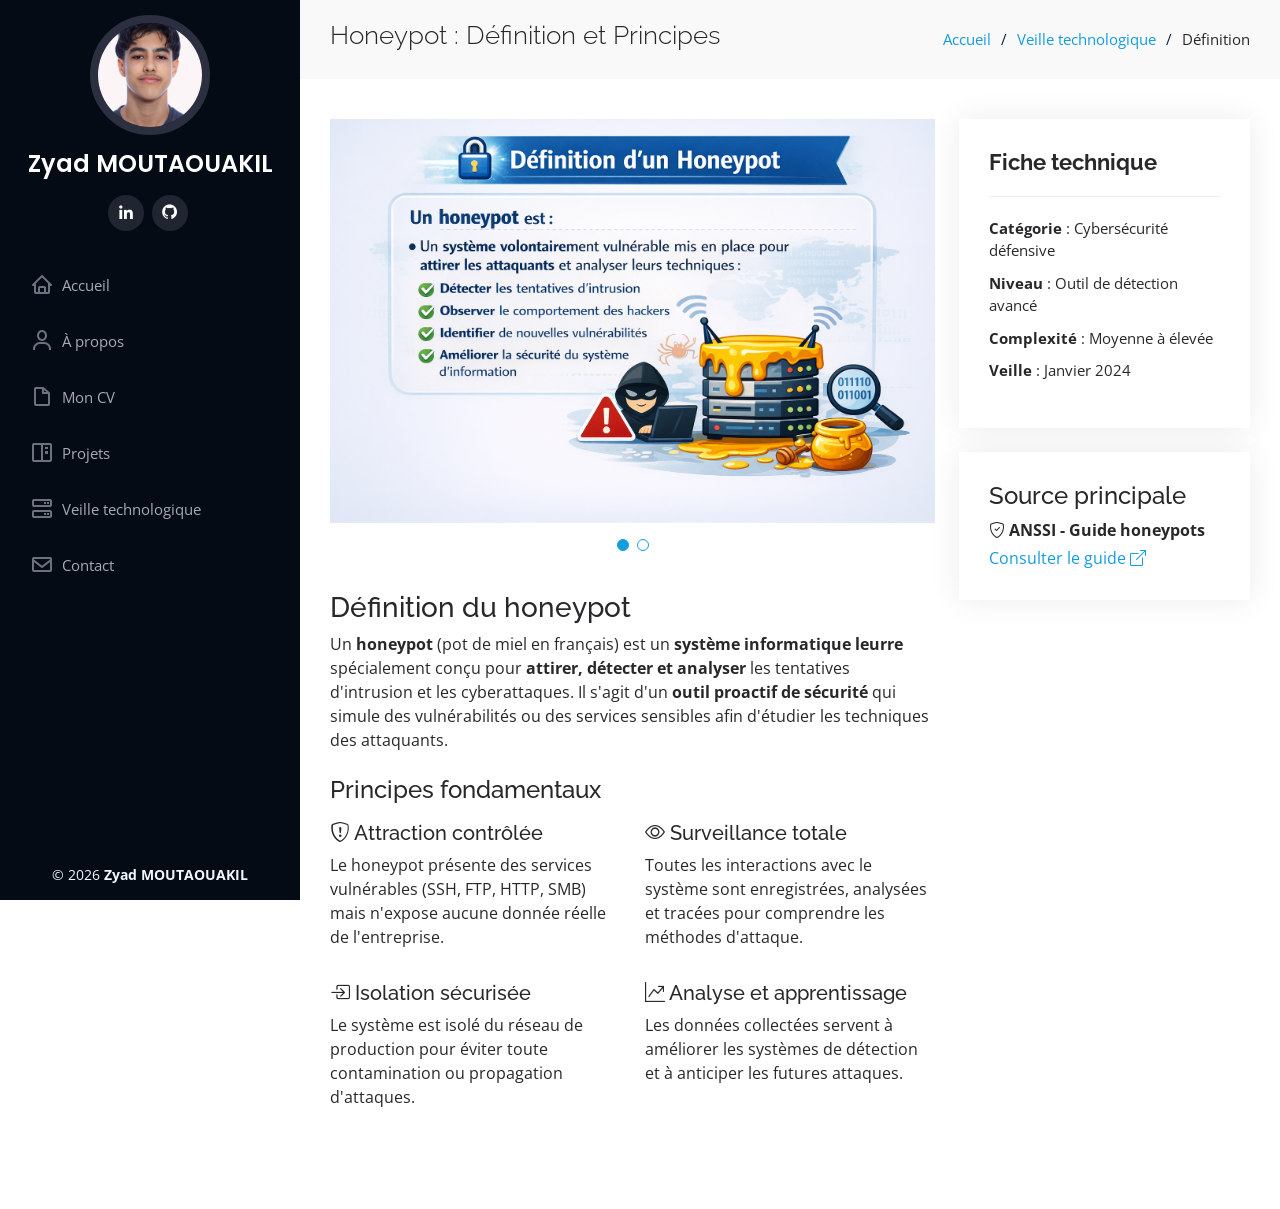
==== portfolio-details-honeypot-cyber.html @ 8ba697a3 "Initial commit — Portfolio Zyad MOUTAOUAKIL (BTS SIO SISR)" ====
<!DOCTYPE html>
<html lang="fr">

<head>
  <meta charset="utf-8">
  <meta content="width=device-width, initial-scale=1.0" name="viewport">

  <title>Honeypot - Définition et Principes</title>
  <meta content="Définition complète d'un honeypot, système de leurre en cybersécurité pour détection et analyse des attaques" name="description">
  <meta content="honeypot, cybersécurité, détection d'intrusion, système leurre, BTS SIO SISR" name="keywords">

  <!-- Favicons -->
  <link href="assets/img/favicon.png" rel="icon">
  <link href="assets/img/apple-touch-icon.png" rel="apple-touch-icon">

  <!-- Google Fonts -->
  <link href="https://fonts.googleapis.com/css?family=Open+Sans:300,300i,400,400i,600,600i,700,700i|Raleway:300,300i,400,400i,500,500i,600,600i,700,700i|Poppins:300,300i,400,400i,500,500i,600,600i,700,700i" rel="stylesheet">

  <!-- Vendor CSS Files -->
  <link href="assets/vendor/aos/aos.css" rel="stylesheet">
  <link href="assets/vendor/bootstrap/css/bootstrap.min.css" rel="stylesheet">
  <link href="assets/vendor/bootstrap-icons/bootstrap-icons.css" rel="stylesheet">
  <link href="assets/vendor/boxicons/css/boxicons.min.css" rel="stylesheet">
  <link href="assets/vendor/glightbox/css/glightbox.min.css" rel="stylesheet">
  <link href="assets/vendor/swiper/swiper-bundle.min.css" rel="stylesheet">

  <!-- Template Main CSS File -->
  <link href="assets/css/style.css" rel="stylesheet">
  <!-- CSS spécifique pour honeypot -->
  <link href="assets/css/honeypot-style.css" rel="stylesheet">

</head>

<body>

  <!-- ======= Mobile nav toggle button ======= -->
  <i class="bi bi-list mobile-nav-toggle d-xl-none"></i>

  <!-- ======= Header ======= -->
  <header id="header">
    <div class="d-flex flex-column">

      <div class="profile">
        <img src="assets/img/zyad-PFP.jpg" alt="Zyad MOUTAOUAKIL" class="img-fluid rounded-circle">
        <h1 class="text-light"><a href="index.html">Zyad MOUTAOUAKIL</a></h1>
        <div class="social-links mt-3 text-center">
          <a href="https://www.linkedin.com/in/zyad-it" class="linkedin" target="_blank"><i class="bx bxl-linkedin"></i></a>
          <a href="https://github.com/Zyvdinho" class="github" target="_blank"><i class="bx bxl-github"></i></a>
        </div>
      </div>

      <nav id="navbar" class="nav-menu navbar">
        <ul>
          <li><a href="index.html#hero" class="nav-link scrollto"><i class="bx bx-home"></i> <span>Accueil</span></a></li>
          <li><a href="index.html#about" class="nav-link scrollto"><i class="bx bx-user"></i> <span>À propos</span></a></li>
          <li><a href="index.html#resume" class="nav-link scrollto"><i class="bx bx-file-blank"></i> <span>Mon CV</span></a></li>
          <li><a href="index.html#portfolio" class="nav-link scrollto"><i class="bx bx-book-content"></i> <span>Projets</span></a></li>
          <li><a href="index.html#services" class="nav-link scrollto"><i class="bx bx-server"></i> <span>Veille technologique</span></a></li>
          <li><a href="index.html#contact" class="nav-link scrollto"><i class="bx bx-envelope"></i> <span>Contact</span></a></li>
        </ul>
      </nav>
    </div>
  </header><!-- End Header -->

  <main id="main">

    <!-- ======= Breadcrumbs ======= -->
    <section id="breadcrumbs" class="breadcrumbs">
      <div class="container">
        <div class="d-flex justify-content-between align-items-center">
          <h2>Honeypot : Définition et Principes</h2>
          <ol>
            <li><a href="index.html">Accueil</a></li>
            <li><a href="index.html#services">Veille technologique</a></li>
            <li>Définition</li>
          </ol>
        </div>
      </div>
    </section><!-- End Breadcrumbs -->

    <!-- ======= Portfolio Details Section ======= -->
    <section id="portfolio-details" class="portfolio-details">
      <div class="container">
        <div class="row gy-4">
          <div class="col-lg-8">
            <div class="portfolio-details-slider swiper">
              <div class="swiper-wrapper align-items-center">
                <div class="swiper-slide">
                  <img src="assets/img/portfolio/Definition_henoypot.png" alt="Principe de fonctionnement d'un honeypot">
                </div>
                <div class="swiper-slide">
                  <img src="assets/img/honeypot-arch.jpg" alt="Architecture d'un système honeypot">
                </div>
              </div>
              <div class="swiper-pagination"></div>
            </div>
            
            <div class="honeypot-content mt-4">
              <h3>Définition du honeypot</h3>
              
              <p>Un <strong>honeypot</strong> (pot de miel en français) est un <strong>système informatique leurre</strong> spécialement conçu pour <strong>attirer, détecter et analyser</strong> les tentatives d'intrusion et les cyberattaques. Il s'agit d'un <strong>outil proactif de sécurité</strong> qui simule des vulnérabilités ou des services sensibles afin d'étudier les techniques des attaquants.</p>
              
              <h4 class="mt-4">Principes fondamentaux</h4>
              <div class="row mt-3">
                <div class="col-md-6">
                  <div class="honeypot-info-box">
                    <h5><i class="bi bi-shield-exclamation"></i> Attraction contrôlée</h5>
                    <p>Le honeypot présente des services vulnérables (SSH, FTP, HTTP, SMB) mais n'expose aucune donnée réelle de l'entreprise.</p>
                  </div>
                </div>
                <div class="col-md-6">
                  <div class="honeypot-info-box">
                    <h5><i class="bi bi-eye"></i> Surveillance totale</h5>
                    <p>Toutes les interactions avec le système sont enregistrées, analysées et tracées pour comprendre les méthodes d'attaque.</p>
                  </div>
                </div>
              </div>
              
              <div class="row mt-3">
                <div class="col-md-6">
                  <div class="honeypot-info-box">
                    <h5><i class="bi bi-box-arrow-in-right"></i> Isolation sécurisée</h5>
                    <p>Le système est isolé du réseau de production pour éviter toute contamination ou propagation d'attaques.</p>
                  </div>
                </div>
                <div class="col-md-6">
                  <div class="honeypot-info-box">
                    <h5><i class="bi bi-graph-up-arrow"></i> Analyse et apprentissage</h5>
                    <p>Les données collectées servent à améliorer les systèmes de détection et à anticiper les futures attaques.</p>
                  </div>
                </div>
              </div>
              
              <div class="honeypot-alert info mt-4">
                
              </div>
            </div>
          </div>

          <div class="col-lg-4">
            <div class="portfolio-info honeypot-info">
              <h3>Fiche technique</h3>
              <ul>
                <li><strong>Catégorie</strong> : Cybersécurité défensive</li>
                <li><strong>Niveau</strong> : Outil de détection avancé</li>
                <li><strong>Complexité</strong> : Moyenne à élevée</li>
                <li><strong>Veille</strong> : Janvier 2024</li>
              </ul>
            </div>
            
            <div class="portfolio-info mt-4">
              <h4>Source principale</h4>
              <div class="source-link">
                
                <div>
                  <i class="bi bi-shield-check"></i>
                  <strong>ANSSI - Guide honeypots</strong><br>
                  <a href="https://www.ssi.gouv.fr/guide/guide-dutilisation-des-honeypots/" target="_blank" class="d-block mt-1">
                    Consulter le guide <i class="bi bi-box-arrow-up-right"></i>
                  </a>
                </div>
              </div>
            </div>
            
          
          </div>
        </div>
      </div>
    </section><!-- End Portfolio Details Section -->

  </main><!-- End #main -->

  <!-- ======= Footer ======= -->
  <footer id="footer">
    <div class="container">
      <div class="copyright">
        &copy; 2026 <strong><span>Zyad MOUTAOUAKIL</span></strong>
      </div>
    </div>
  </footer><!-- End Footer -->

  <a href="#" class="back-to-top d-flex align-items-center justify-content-center"><i class="bi bi-arrow-up-short"></i></a>

  <!-- Vendor JS Files -->
  <script src="assets/vendor/purecounter/purecounter_vanilla.js"></script>
  <script src="assets/vendor/aos/aos.js"></script>
  <script src="assets/vendor/bootstrap/js/bootstrap.bundle.min.js"></script>
  <script src="assets/vendor/glightbox/js/glightbox.min.js"></script>
  <script src="assets/vendor/isotope-layout/isotope.pkgd.min.js"></script>
  <script src="assets/vendor/swiper/swiper-bundle.min.js"></script>
  <script src="assets/vendor/typed.js/typed.umd.js"></script>
  <script src="assets/vendor/waypoints/noframework.waypoints.js"></script>
  <script src="assets/vendor/php-email-form/validate.js"></script>

  <!-- Template Main JS File -->
  <script src="assets/js/main.js"></script>



</body>

</html>
---- assets/css/style.css ----
/**
* Template Name: iPortfolio
* Updated: Sep 18 2023 with Bootstrap v5.3.2
* Template URL: https://bootstrapmade.com/iportfolio-bootstrap-portfolio-websites-template/
* Author: BootstrapMade.com
* License: https://bootstrapmade.com/license/
*/

/*--------------------------------------------------------------
# General
--------------------------------------------------------------*/

body {
  font-family: "Open Sans", sans-serif;
  color: #272829;
}

a {
  color: #149ddd;
  text-decoration: none;
}

a:hover {
  color: #37b3ed;
  text-decoration: none;
}

h1,
h2,
h3,
h4,
h5,
h6 {
  font-family: "Raleway", sans-serif;
}
/*--------------------------------------------------------------
# Back to top button
--------------------------------------------------------------*/


.back-to-top {
  position: fixed;
  visibility: hidden;
  opacity: 0;
  right: 15px;
  bottom: 15px;
  z-index: 996;
  background: #149ddd;
  width: 40px;
  height: 40px;
  border-radius: 50px;
  transition: all 0.4s;
}

.back-to-top i {
  font-size: 28px;
  color: #fff;
  line-height: 0;
}

.back-to-top:hover {
  background: #2eafec;
  color: #fff;
}

.back-to-top.active {
  visibility: visible;
  opacity: 1;
}

/*--------------------------------------------------------------
# Header
--------------------------------------------------------------*/
#header {
  position: fixed;
  top: 0;
  left: 0;
  bottom: 0;
  width: 300px;
  transition: all ease-in-out 0.5s;
  z-index: 9997;
  transition: all 0.5s;
  padding: 0 15px;
  background: #040b14;
  overflow-y: auto;
}

#header .profile img {
  margin: 15px auto;
  display: block;
  width: 120px;
  height: 120px;
  border: 8px solid #2c2f3f;
  border-radius: 50%;
  object-fit:cover;
  object-position: center 50%; /* 60% du haut, donc légèrement plus bas */
}




#header .profile h1 {
  font-size: 24px;
  margin: 0;
  padding: 0;
  font-weight: 600;
  -moz-text-align-last: center;
  text-align-last: center;
  font-family: "Poppins", sans-serif;
}

#header .profile h1 a,
#header .profile h1 a:hover {
  color: #fff;
  text-decoration: none;
}

#header .profile .social-links a {
  font-size: 18px;
  display: inline-block;
  background: #212431;
  color: #fff;
  line-height: 1;
  padding: 8px 0;
  margin-right: 4px;
  border-radius: 50%;
  text-align: center;
  width: 36px;
  height: 36px;
  transition: 0.3s;
}

#header .profile .social-links a:hover {
  background: #149ddd;
  color: #fff;
  text-decoration: none;
}

#main {
  margin-left: 300px;
}

.container,
.container-fluid {
  padding-left: 30px;
  padding-right: 30px;
}

@media (max-width: 1199px) {
  #header {
    left: -300px;
  }

  #main {
    margin-left: 0;
  }

  .container,
  .container-fluid {
    padding-left: 12px;
    padding-right: 12px;
  }
}

/*--------------------------------------------------------------
# Navigation Menu
--------------------------------------------------------------*/
/* Desktop Navigation */
.nav-menu {
  padding: 30px 0 0 0;
}

.nav-menu * {
  margin: 0;
  padding: 0;
  list-style: none;
}

.nav-menu>ul>li {
  position: relative;
  white-space: nowrap;
}

.nav-menu a,
.nav-menu a:focus {
  display: flex;
  align-items: center;
  color: #a8a9b4;
  padding: 12px 15px;
  margin-bottom: 8px;
  transition: 0.3s;
  font-size: 15px;
}

.nav-menu a i,
.nav-menu a:focus i {
  font-size: 24px;
  padding-right: 8px;
  color: #6f7180;
}

.nav-menu a:hover,
.nav-menu .active,
.nav-menu .active:focus,
.nav-menu li:hover>a {
  text-decoration: none;
  color: #fff;
}

.nav-menu a:hover i,
.nav-menu .active i,
.nav-menu .active:focus i,
.nav-menu li:hover>a i {
  color: #149ddd;
}

/* Mobile Navigation */
.mobile-nav-toggle {
  position: fixed;
  right: 15px;
  top: 15px;
  z-index: 9998;
  border: 0;
  font-size: 24px;
  transition: all 0.4s;
  outline: none !important;
  background-color: #149ddd;
  color: #fff;
  width: 40px;
  height: 40px;
  display: inline-flex;
  align-items: center;
  justify-content: center;
  line-height: 0;
  border-radius: 50px;
  cursor: pointer;
}

.mobile-nav-active {
  overflow: hidden;
}

.mobile-nav-active #header {
  left: 0;
}

/*--------------------------------------------------------------
# Hero Section 4896 x 3264
--------------------------------------------------------------*/
#hero {
  width: 100%;
  height: 100vh;
  background: url("../img/bgpro.jpg") top center;
  background-size: cover;
}

#hero:before {
  content: "";
  background: rgba(0, 11, 156, 0.3);
  position: absolute;
  bottom: 0;
  top: 0;
  left: 0;
  right: 0;
  z-index: 1;
}

#hero .hero-container {
  position: relative;
  z-index: 2;
  min-width: 300px;
}

#hero h1 {
  margin: 0 0 10px 0;
  font-size: 64px;
  font-weight: 700;
  line-height: 56px;
  color: #fff;
}

#hero p {
  color: #fff;
  margin-bottom: 50px;
  font-size: 26px;
  font-family: "Poppins", sans-serif;
}

#hero p span {
  color: #fff;
  padding-bottom: 4px;
  letter-spacing: 1px;
  border-bottom: 3px solid #149ddd;
}

@media (min-width: 1024px) {
  #hero {
    background-attachment: fixed;
  }
}

@media (max-width: 768px) {
  #hero h1 {
    font-size: 28px;
    line-height: 36px;
  }

  #hero h2 {
    font-size: 18px;
    line-height: 24px;
    margin-bottom: 30px;
  }
}

/*--------------------------------------------------------------
# Sections General
--------------------------------------------------------------*/
section {
  padding: 60px 0;
  overflow: hidden;
}

.section-bg {
  background: #f5f8fd;
}

.section-title {
  padding-bottom: 30px;
}

.section-title h2 {
  font-size: 32px;
  font-weight: bold;
  margin-bottom: 20px;
  padding-bottom: 20px;
  position: relative;
  color: #093777;
}

.section-title h2::after {
  content: "";
  position: absolute;
  display: block;
  width: 50px;
  height: 3px;
  background: #149ddd;
  bottom: 0;
  left: 0;
}

.section-title p {
  margin-bottom: 0;
}


/*--------------------------------------------------------------
# About
--------------------------------------------------------------*/
.about .content h3 {
  font-weight: 700;
  font-size: 26px;
  color: #ffffff;
}

.about .content ul {
  list-style: none;
  padding: 0;
}

.about .content ul li {
  margin-bottom: 20px;
  display: flex;
  align-items: center;
}

.about .content ul strong {
  margin-right: 10px;
}

.about .content ul i {
  font-size: 16px;
  margin-right: 5px;
  color: #149ddd;
  line-height: 0;
}

.about .content p:last-child {
  margin-bottom: 0;
}

/* Changer aussi les autres textes de la section About */
.about .content .fst-italic {
  color: #f0f0f0 !important;
}

.about .content ul li {
  color: #f0f0f0 !important;
}

.about .content ul li strong {
  color: #ffffff !important;
}

/*--------------------------------------------------------------
# Facts
--------------------------------------------------------------*/
.facts {
  padding-bottom: 30px;
}

.facts .count-box {
  padding: 30px;
  width: 100%;
}

.facts .count-box i {
  display: block;
  font-size: 44px;
  color: #149ddd;
  float: left;
  line-height: 0;
}

.facts .count-box span {
  font-size: 48px;
  line-height: 40px;
  display: block;
  font-weight: 700;
  color: #050d18;
  margin-left: 60px;
}

.facts .count-box p {
  padding: 15px 0 0 0;
  margin: 0 0 0 60px;
  font-family: "Raleway", sans-serif;
  font-size: 14px;
  color: #122f57;
}

.facts .count-box a {
  font-weight: 600;
  display: block;
  margin-top: 20px;
  color: #122f57;
  font-size: 15px;
  font-family: "Poppins", sans-serif;
  transition: ease-in-out 0.3s;
}

.facts .count-box a:hover {
  color: #1f5297;
}

/*--------------------------------------------------------------
# Akills
--------------------------------------------------------------*/
.skills .progress {
  height: 60px;
  display: block;
  background: none;
  border-radius: 0;
}

.skills .progress .skill {
  padding: 0;
  margin: 0 0 6px 0;
  text-transform: uppercase;
  display: block;
  font-weight: 600;
  font-family: "Poppins", sans-serif;
  color: #050d18;
}

.skills .progress .skill .val {
  float: right;
  font-style: normal;
}

.skills .progress-bar-wrap {
  background: #dce8f8;
  height: 10px;
}

.skills .progress-bar {
  width: 1px;
  height: 10px;
  transition: 0.9s;
  background-color: #149ddd;
}

/*--------------------------------------------------------------
# Resume
--------------------------------------------------------------*/
.resume .resume-title {
  font-size: 26px;
  font-weight: 700;
  margin-top: 20px;
  margin-bottom: 20px;
  color: #050d18;
}

.resume .resume-item {
  padding: 0 0 20px 20px;
  margin-top: -2px;
  border-left: 2px solid #1f5297;
  position: relative;
}

.resume .resume-item h4 {
  line-height: 18px;
  font-size: 18px;
  font-weight: 600;
  text-transform: uppercase;
  font-family: "Poppins", sans-serif;
  color: #050d18;
  margin-bottom: 10px;
}

.resume .resume-item h5 {
  font-size: 16px;
  background: #e4edf9;
  padding: 5px 15px;
  display: inline-block;
  font-weight: 600;
  margin-bottom: 10px;
}

.resume .resume-item ul {
  padding-left: 20px;
}

.resume .resume-item ul li {
  padding-bottom: 10px;
}

.resume .resume-item:last-child {
  padding-bottom: 0;
}

.resume .resume-item::before {
  content: "";
  position: absolute;
  width: 16px;
  height: 16px;
  border-radius: 50px;
  left: -9px;
  top: 0;
  background: #fff;
  border: 2px solid #1f5297;
}

/*--------------------------------------------------------------
# Portfolio
--------------------------------------------------------------*/
.portfolio .portfolio-item {
  margin-bottom: 30px;
}

.portfolio #portfolio-flters {
  padding: 0;
  margin: 0 auto 35px auto;
  list-style: none;
  text-align: center;
  background: #fff;
  border-radius: 50px;
  padding: 2px 15px;
}

.portfolio #portfolio-flters li {
  cursor: pointer;
  display: inline-block;
  padding: 10px 15px 8px 15px;
  font-size: 14px;
  font-weight: 600;
  line-height: 1;
  text-transform: uppercase;
  color: #272829;
  margin-bottom: 5px;
  transition: all 0.3s ease-in-out;
}

.portfolio #portfolio-flters li:hover,
.portfolio #portfolio-flters li.filter-active {
  color: #149ddd;
}

.portfolio #portfolio-flters li:last-child {
  margin-right: 0;
}

.portfolio .portfolio-wrap {
  transition: 0.3s;
  position: relative;
  overflow: hidden;
  z-index: 1;
}

.portfolio .portfolio-wrap::before {
  content: "";
  background: rgba(255, 255, 255, 0.5);
  position: absolute;
  left: 0;
  right: 0;
  top: 0;
  bottom: 0;
  transition: all ease-in-out 0.3s;
  z-index: 2;
  opacity: 0;
}

.portfolio .portfolio-wrap .portfolio-links {
  opacity: 1;
  left: 0;
  right: 0;
  bottom: -60px;
  z-index: 3;
  position: absolute;
  transition: all ease-in-out 0.3s;
  display: flex;
  justify-content: center;
}

.portfolio .portfolio-wrap .portfolio-links a {
  color: #fff;
  font-size: 28px;
  text-align: center;
  background: rgba(20, 157, 221, 0.75);
  transition: 0.3s;
  width: 50%;
}

.portfolio .portfolio-wrap .portfolio-links a:hover {
  background: rgba(20, 157, 221, 0.95);
}

.portfolio .portfolio-wrap .portfolio-links a+a {
  border-left: 1px solid #37b3ed;
}

.portfolio .portfolio-wrap:hover::before {
  top: 0;
  left: 0;
  right: 0;
  bottom: 0;
  opacity: 1;
}

.portfolio .portfolio-wrap:hover .portfolio-links {
  opacity: 1;
  bottom: 0;
}

/*--------------------------------------------------------------
# Portfolio Details
--------------------------------------------------------------*/
.portfolio-details {
  padding-top: 40px;
}

.portfolio-details .portfolio-details-slider img {
  width: 100%;
}

.portfolio-details .portfolio-details-slider .swiper-pagination {
  margin-top: 20px;
  position: relative;
}

.portfolio-details .portfolio-details-slider .swiper-pagination .swiper-pagination-bullet {
  width: 12px;
  height: 12px;
  background-color: #fff;
  opacity: 1;
  border: 1px solid #149ddd;
}

.portfolio-details .portfolio-details-slider .swiper-pagination .swiper-pagination-bullet-active {
  background-color: #149ddd;
}

.portfolio-details .portfolio-info {
  padding: 30px;
  box-shadow: 0px 0 30px rgba(5, 13, 24, 0.08);
}

.portfolio-details .portfolio-info h3 {
  font-size: 22px;
  font-weight: 700;
  margin-bottom: 20px;
  padding-bottom: 20px;
  border-bottom: 1px solid #eee;
}

.portfolio-details .portfolio-info ul {
  list-style: none;
  padding: 0;
  font-size: 15px;
}

.portfolio-details .portfolio-info ul li+li {
  margin-top: 10px;
}

.portfolio-details .portfolio-description {
  padding-top: 30px;
}

.portfolio-details .portfolio-description h2 {
  font-size: 26px;
  font-weight: 700;
  margin-bottom: 20px;
}

.portfolio-details .portfolio-description p {
  padding: 0;
}

/*--------------------------------------------------------------
# Services (Veille Technologique)
--------------------------------------------------------------*/
.services .section-title h2 {
  position: relative;
  display: inline-block;
}

.services .section-title h2::after {
  left: 50%;
  transform: translateX(-50%);
}

/* Cartes Veille Technologique */
.veille-card {
  background: white;
  border-radius: 15px;
  overflow: hidden;
  box-shadow: 0 10px 30px rgba(0, 0, 0, 0.08);
  transition: all 0.4s ease;
  height: 100%;
  border: 1px solid #eef1f5;
  margin-bottom: 30px;
}

.veille-card:hover {
  transform: translateY(-10px);
  box-shadow: 0 15px 40px rgba(0, 0, 0, 0.15);
}

.card-icon {
  height: 80px;
  background: linear-gradient(135deg, #149ddd, #2eafec);
  display: flex;
  align-items: center;
  justify-content: center;
  color: white;
  font-size: 2.5rem;
}

.card-content {
  padding: 30px;
}

.card-content h3 {
  color: #173b6c;
  font-size: 1.4rem;
  font-weight: 700;
  margin-bottom: 15px;
  min-height: 70px;
}

.card-content p {
  color: #666;
  line-height: 1.6;
  margin-bottom: 25px;
  font-size: 0.95rem;
}

.btn-learn-more {
  background: #149ddd;
  color: white;
  border: none;
  padding: 10px 25px;
  border-radius: 5px;
  font-weight: 600;
  text-decoration: none;
  display: inline-flex;
  align-items: center;
  gap: 8px;
  transition: all 0.3s ease;
}

.btn-learn-more:hover {
  background: #0d8bc7;
  color: white;
  transform: translateY(-2px);
  box-shadow: 0 5px 15px rgba(20, 157, 221, 0.3);
}

/* Méthodologie de veille */
.methodology-box {
  background: white;
  border-radius: 15px;
  padding: 40px;
  box-shadow: 0 10px 30px rgba(0, 0, 0, 0.08);
  margin-top: 40px;
  border-left: 5px solid #149ddd;
}

.methodology-box h4 {
  color: #173b6c;
  margin-bottom: 20px;
  font-size: 1.5rem;
  display: flex;
  align-items: center;
}

.methodology-box h4 i {
  margin-right: 10px;
}

.methodology-item {
  display: flex;
  align-items: center;
  margin-bottom: 15px;
  padding: 10px;
  border-radius: 8px;
  background: #f8f9fa;
}

.methodology-icon {
  width: 40px;
  height: 40px;
  background: #149ddd;
  border-radius: 50%;
  display: flex;
  align-items: center;
  justify-content: center;
  color: white;
  margin-right: 15px;
  flex-shrink: 0;
}

.section_our_solution .row {
  align-items: center;
}

.our_solution_category {
  display: flex;
  flex-direction: row;
  flex-wrap: wrap;
}
.our_solution_category .solution_cards_box {
  display: flex;
  flex-direction: column;
  justify-content: center;
}
.solution_cards_box .solution_card {
  flex: 0 50%;
  background: #fff;
  box-shadow: 0 2px 4px 0 rgba(136, 144, 195, 0.2),
    0 5px 15px 0 rgba(37, 44, 97, 0.15);
  border-radius: 15px;
  margin: 8px;
  padding: 10px 15px;
  position: relative;
  z-index: 1;
  overflow: hidden;
  min-height: 265px;
  transition: 0.7s;
}

.solution_cards_box .solution_card:hover {
  background: #309df0;
  color: #fff;
  transform: scale(1.1);
  z-index: 9;
}

.solution_cards_box .solution_card:hover::before {
  background: rgb(85 108 214 / 10%);
}

.solution_cards_box .solution_card:hover .solu_title h3,
.solution_cards_box .solution_card:hover .solu_description p {
  color: #fff;
}

.solution_cards_box .solution_card:before {
  content: "";
  position: absolute;
  background: rgb(85 108 214 / 5%);
  width: 170px;
  height: 400px;
  z-index: -1;
  transform: rotate(42deg);
  right: -56px;
  top: -23px;
  border-radius: 35px;
}

.solution_cards_box .solution_card:hover .solu_description button {
  background: #fff !important;
  color: #309df0;
}

.solution_card .so_top_icon {
}

.solution_card .solu_title h3 {
  color: #212121;
  font-size: 1.3rem;
  margin-top: 13px;
  margin-bottom: 13px;
}

.solution_card .solu_description p {
  font-size: 15px;
  margin-bottom: 15px;
}

.solution_card .solu_description button {
  border: 0;
  border-radius: 15px;
  background: linear-gradient(
    140deg,
    #42c3ca 0%,
    #42c3ca 50%,
    #42c3cac7 75%
  ) !important;
  color: #fff;
  font-weight: 500;
  font-size: 1rem;
  padding: 5px 16px;
}

.our_solution_content h1 {
  text-transform: capitalize;
  margin-bottom: 1rem;
  font-size: 2.5rem;
}
.our_solution_content p {
}

.hover_color_bubble {
  position: absolute;
  background: rgb(54 81 207 / 15%);
  width: 100rem;
  height: 100rem;
  left: 0;
  right: 0;
  z-index: -1;
  top: 16rem;
  border-radius: 50%;
  transform: rotate(-36deg);
  left: -18rem;
  transition: 0.7s;
}

.solution_cards_box .solution_card:hover .hover_color_bubble {
  top: 0rem;
}

.solution_cards_box .solution_card .so_top_icon {
  width: 60px;
  height: 60px;
  border-radius: 50%;
  background: #fff;
  overflow: hidden;
  display: flex;
  align-items: center;
  justify-content: center;
}

.solution_cards_box .solution_card .so_top_icon img {
  width: 40px;
  height: 50px;
  object-fit: contain;
}

/*start media query*/
@media screen and (min-width: 320px) {
  .sol_card_top_3 {
    position: relative;
    top: 0;
  }

  .our_solution_category {
    width: 100%;
    margin: 0 auto;
  }

  .our_solution_category .solution_cards_box {
    flex: auto;
  }
}
@media only screen and (min-width: 768px) {
  .our_solution_category .solution_cards_box {
    flex: 1;
  }
}
@media only screen and (min-width: 1024px) {
  .sol_card_top_3 {
    position: relative;
    top: -3rem;
  }
  .our_solution_category {
    width: 50%;
    margin: 0 auto;
  }
}


/*--------------------------------------------------------------
# Testimonials
--------------------------------------------------------------*/
.testimonials .testimonials-carousel,
.testimonials .testimonials-slider {
  overflow: hidden;
}

.testimonials .testimonial-item {
  box-sizing: content-box;
  text-align: center;
  min-height: 320px;
}

.testimonials .testimonial-item .testimonial-img {
  width: 90px;
  border-radius: 50%;
  margin: 0 auto;
}

.testimonials .testimonial-item h3 {
  font-size: 18px;
  font-weight: bold;
  margin: 10px 0 5px 0;
  color: #111;
}

.testimonials .testimonial-item h4 {
  font-size: 14px;
  color: #999;
  margin: 0;
}

.testimonials .testimonial-item .quote-icon-left,
.testimonials .testimonial-item .quote-icon-right {
  color: #c3e8fa;
  font-size: 26px;
}

.testimonials .testimonial-item .quote-icon-left {
  display: inline-block;
  left: -5px;
  position: relative;
}

.testimonials .testimonial-item .quote-icon-right {
  display: inline-block;
  right: -5px;
  position: relative;
  top: 10px;
}

.testimonials .testimonial-item p {
  font-style: italic;
  margin: 0 15px 15px 15px;
  padding: 20px;
  background: #fff;
  position: relative;
  margin-bottom: 35px;
  border-radius: 6px;
  box-shadow: 0px 2px 15px rgba(0, 0, 0, 0.1);
}

.testimonials .testimonial-item p::after {
  content: "";
  width: 0;
  height: 0;
  border-top: 20px solid #fff;
  border-right: 20px solid transparent;
  border-left: 20px solid transparent;
  position: absolute;
  bottom: -20px;
  left: calc(50% - 20px);
}

.testimonials .swiper-pagination {
  margin-top: 20px;
  position: relative;
}

.testimonials .swiper-pagination .swiper-pagination-bullet {
  width: 12px;
  height: 12px;
  background-color: #fff;
  opacity: 1;
  border: 1px solid #149ddd;
}

.testimonials .swiper-pagination .swiper-pagination-bullet-active {
  background-color: #149ddd;
}

/*--------------------------------------------------------------
# Contact
--------------------------------------------------------------*/
.contact {
  padding-bottom: 130px;
}

.contact .info {
  padding: 30px;
  background: #fff;
  width: 100%;
  box-shadow: 0 0 24px 0 rgba(0, 0, 0, 0.12);
}

.contact .info i {
  font-size: 20px;
  color: #149ddd;
  float: left;
  width: 44px;
  height: 44px;
  background: #dff3fc;
  display: flex;
  justify-content: center;
  align-items: center;
  border-radius: 50px;
  transition: all 0.3s ease-in-out;
}

.contact .info h4 {
  padding: 0 0 0 60px;
  font-size: 22px;
  font-weight: 600;
  margin-bottom: 5px;
  color: #050d18;
}

.contact .info p {
  padding: 0 0 10px 60px;
  margin-bottom: 20px;
  font-size: 14px;
  color: #173b6c;
}

.contact .info .email p {
  padding-top: 5px;
}

.contact .info .social-links {
  padding-left: 60px;
}

.contact .info .social-links a {
  font-size: 18px;
  display: inline-block;
  background: #333;
  color: #fff;
  line-height: 1;
  padding: 8px 0;
  border-radius: 50%;
  text-align: center;
  width: 36px;
  height: 36px;
  transition: 0.3s;
  margin-right: 10px;
}

.contact .info .social-links a:hover {
  background: #149ddd;
  color: #fff;
}

.contact .info .email:hover i,
.contact .info .address:hover i,
.contact .info .phone:hover i {
  background: #149ddd;
  color: #fff;
}

.contact .php-email-form {
  width: 100%;
  padding: 30px;
  background: #fff;
  box-shadow: 0 0 24px 0 rgba(0, 0, 0, 0.12);
}

.contact .php-email-form .form-group {
  padding-bottom: 8px;
}

.contact .php-email-form .validate {
  display: none;
  color: red;
  margin: 0 0 15px 0;
  font-weight: 400;
  font-size: 13px;
}

.contact .php-email-form .error-message {
  display: none;
  color: #fff;
  background: #ed3c0d;
  text-align: left;
  padding: 15px;
  font-weight: 600;
}

.contact .php-email-form .error-message br+br {
  margin-top: 25px;
}

.contact .php-email-form .sent-message {
  display: none;
  color: #fff;
  background: #18d26e;
  text-align: center;
  padding: 15px;
  font-weight: 600;
}

.contact .php-email-form .loading {
  display: none;
  background: #fff;
  text-align: center;
  padding: 15px;
}

.contact .php-email-form .loading:before {
  content: "";
  display: inline-block;
  border-radius: 50%;
  width: 24px;
  height: 24px;
  margin: 0 10px -6px 0;
  border: 3px solid #18d26e;
  border-top-color: #eee;
  animation: animate-loading 1s linear infinite;
}

.contact .php-email-form .form-group {
  margin-bottom: 15px;
}

.contact .php-email-form label {
  padding-bottom: 8px;
}

.contact .php-email-form input,
.contact .php-email-form textarea {
  border-radius: 0;
  box-shadow: none;
  font-size: 14px;
}

.contact .php-email-form input {
  height: 44px;
}

.contact .php-email-form textarea {
  padding: 10px 15px;
}

.contact .php-email-form button[type=submit] {
  background: #149ddd;
  border: 0;
  padding: 10px 24px;
  color: #fff;
  transition: 0.4s;
  border-radius: 4px;
}

.contact .php-email-form button[type=submit]:hover {
  background: #37b3ed;
}

@keyframes animate-loading {
  0% {
    transform: rotate(0deg);
  }

  100% {
    transform: rotate(360deg);
  }
}

/*--------------------------------------------------------------
# Breadcrumbs
--------------------------------------------------------------*/
.breadcrumbs {
  padding: 20px 0;
  background: #f9f9f9;
}

.breadcrumbs h2 {
  font-size: 26px;
  font-weight: 300;
}

.breadcrumbs ol {
  display: flex;
  flex-wrap: wrap;
  list-style: none;
  padding: 0;
  margin: 0;
  font-size: 15px;
}

.breadcrumbs ol li+li {
  padding-left: 10px;
}

.breadcrumbs ol li+li::before {
  display: inline-block;
  padding-right: 10px;
  color: #0e2442;
  content: "/";
}

@media (max-width: 768px) {
  .breadcrumbs .d-flex {
    display: block !important;
  }

  .breadcrumbs ol {
    display: block;
  }

  .breadcrumbs ol li {
    display: inline-block;
  }
}

/*--------------------------------------------------------------
# Footer
--------------------------------------------------------------*/
#footer {
  padding: 15px;
  color: #f4f6fd;
  font-size: 14px;
  position: fixed;
  left: 0;
  bottom: 0;
  width: 300px;
  z-index: 9999;
  background: #040b14;
}

#footer .copyright {
  text-align: center;
}

#footer .credits {
  padding-top: 5px;
  text-align: center;
  font-size: 13px;
  color: #eaebf0;
}

@media (max-width: 1199px) {
  #footer {
    position: static;
    width: auto;
    padding-right: 20px 15px;
  }
}

.custom-carousel {
  width: 100%;
  overflow: hidden;
}

.custom-carousel .carousel-item {
  display: flex;
  align-items: center;
}

.custom-carousel .carousel-item img {
  max-width: 50%; /* Ajustez la taille de l'image selon vos besoins */
}

.custom-carousel .carousel-text {
  flex: 1;
  padding: 0 20px; /* Ajustez l'espacement du texte par rapport à l'image */
}

/* Ajoutez ici les styles spécifiques à votre carousel pour éviter les conflits avec d'autres parties de votre code */
/* Réinitialisation des éléments sauf pour les balises style et head */
*:not(.style, .head),
*::before,
*::after {
  box-sizing: border-box;
}

/* Styles pour le corps du document */
.body .article {
  width: 100%;
  height: 100%;
  display: flex;
  flex-direction: column;
  align-items: center;
  justify-content: center;
}

/* Styles pour la sectionWrapper */
.sectionWrapper {
  width: 100%;
  height: 100%;
  display: flex;
  flex-direction: column;
  align-items: flex-start;
  justify-content: flex-start;
}

/* Styles pour le conteneur du swiper */
.container-swiper {
  width: 100%;
  height: 100%;
  padding: 50px 20px;
  overflow: visible;
}

/* Styles pour le background parallax */
.container-swiper .bg-parallax {
  position: absolute;
  right: -5%;
  top: -50%;
  width: 200%;
  height: 200%;
  background-image: url("");
  background-size: cover;
  background-position: top center;
  background-repeat: no-repeat;
}

/* Styles pour le conteneur des slides du swiper */
.container-swiper .swiper-wrapper {
  align-items: center;
}

/* Styles pour chaque slide du swiper */
.container-swiper .swiper-slide {
  position: relative;
  height: auto;
  display: flex;
  flex-direction: column;
  align-items: flex-start;
  justify-content: flex-start;
  background-color: rgba(5, 47, 71, 0.8);
  border-radius: 7px;
  padding: 10px;
  margin: 0;
  cursor: grab;
  user-select: none;
  text-wrap: pretty;
}

/* Styles pour les pseudo-éléments ::before des slides */
.container-swiper .swiper-slide::before {
  position: absolute;
  bottom: 0;
  right: 0;
  width: 80px;
  height: 80px;
  border-bottom: 1px dashed white;
  border-right: 1px solid white;
  border-radius: 0 0 7px 0;
  content: "";
  transition: all 0.3s ease;
}

/* Styles pour les pseudo-éléments ::after des slides */
.container-swiper .swiper-slide::after {
  position: absolute;
  top: 0;
  left: 0;
  width: 80px;
  height: 80px;
  border-top: 1px solid white;
  border-left: 1px dashed white;
  border-radius: 7px 0 0 0;
  content: "";
  transition: all 0.3s ease;
}

/* Styles pour les effets hover sur les slides */
.container-swiper .swiper-slide:hover {
  background: linear-gradient(
    135deg,    
    #1e1632,
    #1e1632,
    #1e1632,
    #1e1632,
    #1e1632,
    #1e1632,
    #35b4a1,
    #35b4a1,
    #35b4a1,
    #35b4a1,
    #35b4a1,
  );
}

.container-swiper .swiper-slide:hover::before,
.container-swiper .swiper-slide:hover::after {
  width: 170px;
  height: 170px;
  transition: all 0.3s ease;
}

/* Styles pour le conteneur des cartes popout */
.container-swiper .swiper-slide .cardPopout {
  width: 100%;
  height: 100%;
  background-color: rgba(9, 12, 12, 0.7);
  border-radius: 7px;
  padding: 20px;
  width: 100%;
  display: flex;
  flex-direction: column;
  align-items: flex-start;
  justify-content: flex-start;
}

/* Styles pour les images à l'intérieur des slides */
.container-swiper .swiper-slide img {
  width: 100%;
  height: auto;
  margin-bottom: 25px;
  border-radius: 5px;
}

/* Styles pour les titres h2 des slides */
.container-swiper .swiper-slide h2 {
  font-size: 200%;
  line-height: 110%;
  margin: 0 0 7px 0;
  color: white;
  font-family: "Nabla", system-ui;
  font-variation-settings: "EDPT" 100, "EHLT" 24;
  border-radius: 100%;
}

/* Styles pour les sous-titres h4 des slides */
.container-swiper .swiper-slide h4 {
  font-size: 110%;
  line-height: 120%;
  font-weight: 700;
  margin: 0 0 13px 0;
  color: #bbb;
  font-style: italic;
}

/* Styles pour les légendes des slides */
.container-swiper .swiper-slide figcaption {
  display: flex;
  flex-direction: column;
  align-items: flex-start;
  justify-content: flex-start;
  margin: 0 0 20px 0;
  padding-left: 20px;
  border-left: 1px solid white;
}

/* Styles pour les paragraphes dans les légendes des slides */
.container-swiper .swiper-slide figcaption p {
  color: #fcfcfc;
  margin: 0;
  display: -webkit-box;
  -webkit-line-clamp: 4;
  -webkit-box-orient: vertical;
  overflow: hidden;
}

/* Styles pour les liens dans les slides */
.container-swiper .swiper-slide a {
  position: relative;
  display: flex;
  align-items: center;
  justify-content: space-between;
  padding: 10px 20px;
  background-color: black;
  color: white;
  border-radius: 3px;
  text-decoration: none;
  overflow: hidden;
  z-index: 1;
  transition: all 0.6s ease !important;
}

.container-swiper .swiper-slide a:hover {
  color: black;
  transition: all 0.6s ease;
}

/* Styles pour les effets hover sur les liens */
.container-swiper .swiper-slide a::after {
  position: absolute;
  right: 100%;
  bottom: 0;
  width: 100%;
  height: 100%;
  background-color: #fbfcff;
  content: "";
  z-index: -1;
  transition: all 0.6s ease;
}

.container-swiper .swiper-slide a:hover::after {
  right: 0;
  transition: all 0.6s ease;
}

/* Styles pour les icônes SVG dans les liens */
.container-swiper .swiper-slide a svg {
  width: 23px;
  height: auto;
  fill: white;
  margin-left: 5px;
  transition: all 0.6s ease;
}

.container-swiper .swiper-slide a:hover svg {
  margin-left: 10px;
  fill: black;
  transition: all 0.6s ease;
}

/* Styles pour la barre de défilement du swiper */
.container-swiper .swiper-scrollbar {
  --swiper-scrollbar-bottom: 0px;
  --swiper-scrollbar-size: 10px;
}

/* Media queries */
@media (max-height: 550px) {
  .container-swiper .swiper-slide figcaption p {
    -webkit-line-clamp: 2;
  }
}

@media (max-height: 490px) {
  .container-swiper .swiper-slide figcaption p {
    -webkit-line-clamp: 1;
  }
}

@media (max-height: 460px) {
  .container-swiper .swiper-slide figcaption p {
    display: none;
  }
  .container-swiper .swiper-slide h4 {
    margin: 0;
  }
}

@media (max-height: 430px) {
  .container-swiper .swiper-wrapper {
    position: relative;
    bottom: 6px;
  }
}

@media (max-width: 750px) {
  .container-swiper .bg-parallax {
    width: 320%;
  }
}

.btn-small-width {
  display: inline-block; /* Assure que le bouton occupe seulement l'espace nécessaire */
  width: auto; /* Permet au bouton de s'adapter à la largeur de son contenu */
  max-width: 200px; /* Limite la largeur maximale du bouton */
}

.main-slider {
  display: flex;
  justify-content: space-between; /* Pour répartir les éléments horizontalement */
  padding: 0 10px; /* Pour ajouter un peu d'espace sur les côtés */
}

.slider-container {
  display: flex;
  gap: 20px; /* Pour ajouter l'espace entre les cartes */
}

.slider-item {
  /* Styles pour les cartes */
  flex: 1; /* Pour que chaque carte prenne la même largeur */
}


.carousel {
  position: relative;
  width: 23rem;
  height: 23rem;
  perspective: 500px;
  transform-style: preserve-3d;
  display: flex;
  align-items: center;
  justify-content: center;
}

.card-container {
  position: absolute;
  width: 100%;
  height: 100%;
  transform: 
    rotateY(calc(var(--offset) * 50deg)) 
    scaleY(calc(1 + var(--abs-offset) * -0.4))
    translateZ(calc(var(--abs-offset) * -30rem))
    translateX(calc(var(--direction) * -5rem));
  filter: blur(calc(var(--abs-offset) * 1rem));
  transition: all 0.3s ease-out;
  opacity: var(--opacity);
}

.card {
  width: 100%;
  height: 100%;
  padding: 2rem;
  background-color: hsl(280deg, 40%, calc(100% - var(--abs-offset) * 50%));
  border-radius: 1rem;
  color: #9CA3AF;
  text-align: justify;
  transition: all 0.3s ease-out;
}

.card h4 {
  text-align: center;
  font-size: 1.5rem;
  font-weight: bold;
  margin: 0 0 0.7em;
  color: #1F2937;
}

.card p, .card h4 {
  transition: all 0.3s ease-out;
  opacity: var(--active);
}

.nav {
  color: white;
  font-size: 3rem;
  position: absolute;
  top: calc(50% - 1.5rem);
  z-index: 2;
  cursor: pointer;
  user-select: none;
  background: none;
  border: none;
}

.nav i {
  vertical-align: middle;
}

.nav.left {
  left: 1rem;
}

.nav.right {
  right: 1rem;
}

.cv-buttons-container {
  display: flex;
  gap: 15px;
  flex-wrap: wrap;
  align-items: center;
  margin-bottom: 20px;
}

/* BOUTONS CV - BLEU SIMPLE SANS DÉGRADÉ */
.cyber-btn {
  display: inline-flex;
  align-items: center;
  justify-content: center;
  gap: 10px;
  padding: 12px 24px;
  background: #149ddd; /* BLEU SIMPLE */
  color: white;
  border: none;
  border-radius: 8px;
  text-decoration: none;
  font-weight: 600;
  font-size: 16px;
  letter-spacing: 0.5px;
  text-transform: uppercase;
  transition: all 0.3s ease;
}

.cyber-btn:hover {
  background: #0d8bc7; /* BLEU PLUS FONCÉ AU SURVOL */
  color: white;
  transform: translateY(-3px);
  box-shadow: 0 6px 15px rgba(20, 157, 221, 0.4);
  text-decoration: none;
}

.cyber-btn:active {
  transform: translateY(-1px);
}

.cyber-btn i {
  font-size: 18px;
}

/* Supprimer les effets de dégradé */
.cyber-btn::before {
  display: none;
}

/* Pour les très petits écrans */
@media (max-width: 576px) {
  .cv-buttons-container {
    flex-direction: column;
    width: 100%;
  }
  
  .cyber-btn {
    width: 100%;
    justify-content: center;
  }
}

/* Assure que les liens dans le carousel Swiper soient cliquables */
.container-swiper .swiper-slide {
  pointer-events: auto !important;
}

.container-swiper .swiper-slide a {
  position: relative;
  z-index: 1000;
  pointer-events: auto !important;
}

.container-swiper .swiper-slide .cardPopout {
  pointer-events: auto !important;
}

/* Empêche Swiper de capturer les événements de clic sur les liens */
.swiper-slide a {
  cursor: pointer !important;
}

/* Ajoutez ceci à la fin de votre fichier style.css */
a[href="portfolio-netflix-details.html"] {
  cursor: pointer !important;
  pointer-events: auto !important;
  position: relative;
  z-index: 1000 !important;
}

a[href="portfolio-netflix-details.html"]:hover {
  background-color: rgba(255, 0, 0, 0.2) !important; /* Rouge pour tester */
}

/* Responsive pour les cartes veille */
@media (max-width: 768px) {
  .veille-card {
    margin-bottom: 20px;
  }
  
  .card-content {
    padding: 20px;
  }
  
  .card-content h3 {
    min-height: auto;
    font-size: 1.3rem;
  }
  
  .methodology-box {
    padding: 25px;
  }
  
  .methodology-item {
    flex-direction: column;
    text-align: center;
  }
  
  .methodology-icon {
    margin-right: 0;
    margin-bottom: 10px;
  }
}

/* ==============================
   VEILLE TECHNOLOGIQUE - CARTES
================================ */

.veille-card {
  background: #ffffff;
  border-radius: 12px;
  overflow: hidden;
  box-shadow: 0 8px 25px rgba(0, 0, 0, 0.08);
  height: 100%;
  display: flex;
  flex-direction: column;
  transition: transform 0.3s ease, box-shadow 0.3s ease;
}

.veille-card:hover {
  transform: translateY(-6px);
  box-shadow: 0 12px 35px rgba(0, 0, 0, 0.15);
}

/* Conteneur image */
.veille-card .card-image {
  width: 100%;
  height: 200px; /* HAUTEUR FIXE */
  overflow: hidden;
  background-color: #f5f7fa;
  display: flex;
  align-items: center;
  justify-content: center;
}

/* Image */
.veille-card .card-image img {
  width: 100%;
  height: 100%;
  object-fit: cover; /* IMPORTANT */
}

/* Contenu texte */
.veille-card .card-content {
  padding: 20px;
  flex-grow: 1;
  display: flex;
  flex-direction: column;
}

.veille-card .card-content h3 {
  font-size: 18px;
  font-weight: 600;
  margin-bottom: 10px;
}

.veille-card .card-content p {
  font-size: 14px;
  color: #555;
  flex-grow: 1;
}

/* Bouton */
.btn-learn-more {
  font-size: 14px;
  font-weight: 500;
  color: #ffffff;
  text-decoration: none;
  display: inline-flex;
  align-items: center;
  gap: 5px;
  transition: color 0.3s ease;
}

.btn-learn-more:hover {
  color: #084298;
}

/* Style pour les boutons de téléchargement */
.btn-download {
  display: inline-block;
  padding: 10px 20px;
  background-color: #3498db;
  color: white;
  text-decoration: none;
  border-radius: 5px;
  font-weight: 500;
  transition: all 0.3s ease;
  border: none;
  text-align: center;
  width: 100%;
  margin-top: 5px;
}

.btn-download:hover {
  background-color: #2980b9;
  color: white;
  transform: translateY(-2px);
  box-shadow: 0 4px 8px rgba(0,0,0,0.1);
}

.btn-download i {
  font-size: 1.1rem;
}

.methodology-item {
  text-align: center;
  padding: 15px;
}

.methodology-icon {
  font-size: 2rem;
  color: #3498db;
  margin-bottom: 10px;
}

/* Style pour les logos des entreprises */
.company-header {
  display: flex;
  align-items: center;
  justify-content: center;
  gap: 20px;
  margin-bottom: 20px;
}

.company-logo {
  max-height: 60px;
  width: auto;
  object-fit: contain;
}

.section-title h2 {
  margin-bottom: 0;
}

/* Pour les écrans mobiles */
@media (max-width: 768px) {
  .company-header {
    flex-direction: column;
    gap: 10px;
  }
  
  .company-logo {
    max-height: 50px;
  }
}

/* Style pour les en-têtes des entreprises */
.company-header {
  display: flex;
  align-items: center;
  justify-content: flex-start;
  gap: 20px;
  margin-bottom: 20px;
}

.company-logo {
  max-height: 70px;
  width: auto;
  object-fit: contain;
}

.company-title-wrapper {
  display: flex;
  flex-direction: column;
  gap: 10px;
}

.section-title h2 {
  margin-bottom: 0;
  position: relative;
  padding-bottom: 0;
}

/* Supprimer la barre sous les titres */
.section-title h2::after {
  display: none;
}

/* Style pour le bouton "Voir le site" */
.btn-visit-site {
  display: inline-flex;
  align-items: center;
  gap: 5px;
  padding: 8px 16px;
  background-color: transparent;
  color: #3498db;
  text-decoration: none;
  border: 2px solid #3498db;
  border-radius: 4px;
  font-size: 0.9rem;
  font-weight: 500;
  transition: all 0.3s ease;
  width: fit-content;
}

.btn-visit-site:hover {
  background-color: #3498db;
  color: white;
  transform: translateY(-2px);
  box-shadow: 0 4px 8px rgba(52, 152, 219, 0.2);
}

.btn-visit-site i {
  font-size: 0.8rem;
}

/* Pour les écrans mobiles */
@media (max-width: 768px) {
  .company-header {
    flex-direction: column;
    align-items: center;
    text-align: center;
    gap: 15px;
  }
  
  .company-logo {
    max-height: 60px;
  }
  
  .company-title-wrapper {
    align-items: center;
  }
}

/* Pour les très petits écrans */
@media (max-width: 480px) {
  .btn-visit-site {
    padding: 6px 12px;
    font-size: 0.85rem;
  }
}

.downloads-section {
  margin-top: 40px;
}

.section-title {
  margin-bottom: 25px;
  font-weight: 600;
}

.download-card {
  display: flex;
  align-items: center;
  gap: 15px;
  padding: 20px;
  border-radius: 12px;
  background: #ffffff;
  border: 1px solid #eaeaea;
  text-decoration: none;
  color: #333;
  transition: all 0.3s ease;
  height: 100%;
}

.download-card i {
  font-size: 2rem;
  color: #0d6efd;
}

.download-card span {
  font-weight: 500;
}

.download-card:hover {
  transform: translateY(-5px);
  box-shadow: 0 10px 25px rgba(0,0,0,0.08);
  background-color: #f8f9fa;
}

/* ===================================
   FILTRES PORTFOLIO - VERSION BARRE HORIZONTALE
=================================== */

#portfolio .d-flex.justify-content-center {
  width: 100% !important;
  margin-bottom: 30px !important;
}

#portfolio-flters {
  display: inline-flex !important;
  background: white !important;
  border-radius: 50px !important;
  padding: 5px !important;
  box-shadow: 0 4px 20px rgba(0, 0, 0, 0.1) !important;
  border: 1px solid #eaeaea !important;
}

#portfolio-flters li {
  font-size: 17px !important;
  font-weight: 600 !important;
  padding: 12px 30px !important;
  margin: 0 5px !important;
  border-radius: 30px !important;
  transition: all 0.3s ease !important;
  cursor: pointer !important;
  color: #495057 !important;
  min-width: 150px !important;
  text-align: center !important;
}

#portfolio-flters li:hover {
  background: #f8f9fa !important;
  transform: translateY(-2px) !important;
}

#portfolio-flters li.filter-active {
  background: linear-gradient(135deg, #149ddd, #2eafec) !important;
  color: white !important;
  box-shadow: 0 4px 15px rgba(20, 157, 221, 0.3) !important;
}

/* Responsive */
@media (max-width: 768px) {
  #portfolio-flters {
      flex-direction: column !important;
      width: 100% !important;
      max-width: 300px !important;
      border-radius: 15px !important;
  }
  
  #portfolio-flters li {
      margin: 5px 0 !important;
      min-width: auto !important;
      width: 100% !important;
  }
}


/*--------------------------------------------------------------
# Hero Section - Correction de superposition
--------------------------------------------------------------*/
#hero {
  width: 100%;
  height: 100vh;
  background: url("../img/tech_bg1.jpg") top center;
  background-size: cover;
  background-attachment: fixed; /* Pour un effet parallaxe */
  position: relative;
  overflow: hidden;
}

#hero:before {
  content: "";
  background: rgba(0, 11, 156, 0.3);
  position: absolute;
  bottom: 0;
  top: 0;
  left: 0;
  right: 0;
  z-index: 1;
}

#hero .hero-container {
  position: relative;
  z-index: 2;
  min-width: 300px;
}

/*--------------------------------------------------------------
# About Section - Séparation claire
--------------------------------------------------------------*/
#about {
  position: relative;
  background: white;
  z-index: 3;
  margin-top: 0;
  padding-top: 60px;
  box-shadow: 0 -10px 30px rgba(0, 0, 0, 0.1); /* Légère ombre pour la séparation */
}

/* Créer un espace entre Hero et About */
section:not(#hero) {
  position: relative;
  z-index: 3;
}

/* Pour le défilement smooth, ajustez l'anchor offset */
html {
  scroll-padding-top: 100px; /* Compense la hauteur du header fixe */
}

@media (max-width: 1199px) {
  html {
    scroll-padding-top: 70px;
  }
}


/*--------------------------------------------------------------
# About Section - Correction couleur texte
--------------------------------------------------------------*/
.about .content h3 {
  color: #173b6c !important; /* Couleur bleue visible */
}

.about .content .fst-italic {
  color: #666 !important; /* Gris foncé pour meilleur contraste */
}

.about .content ul li {
  color: #555 !important; /* Gris foncé pour les éléments de liste */
}

.about .content ul li span {
  color: #777 !important; /* Gris moyen pour les valeurs */
}

.about .content ul li strong {
  color: #173b6c !important; /* Bleu pour les labels */
}

.about .content ul i {
  color: #149ddd !important; /* Bleu pour les icônes */
}

/* Optionnel: Ajouter un fond légèrement gris pour mieux distinguer */
#about {
  background-color: #f8f9fa !important; /* Fond gris très clair */
  padding: 80px 0;
}

/* Pour garantir que tout le texte dans about est lisible */
.about .content {
  color: #555 !important;
}

.about .content p {
  color: #666 !important;
}

/* Fix pour les animations au chargement */
* {
  backface-visibility: hidden;
  -webkit-backface-visibility: hidden;
}

/* Prévenir les scintillements */
#hero {
  transform: translateZ(0);
  -webkit-transform: translateZ(0);
}

/* Chargement progressif des animations */
.veille-card,
.solution_cards_box .solution_card {
  animation-fill-mode: both;
}
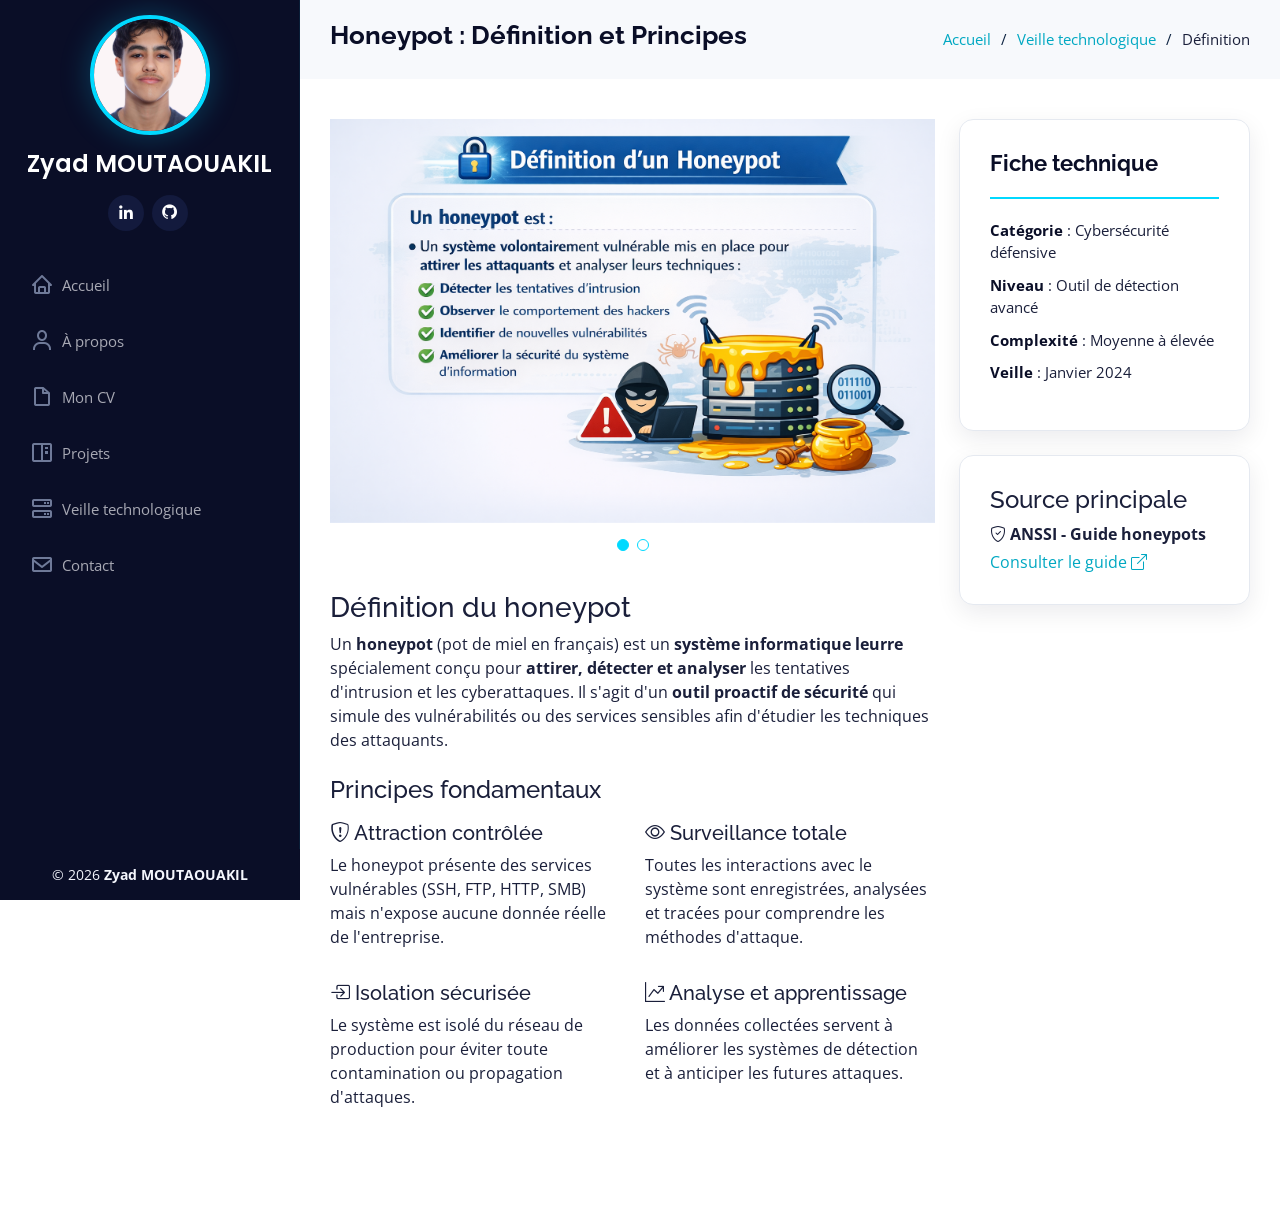
==== commit 709ee90c: "Design: tech sobre palette + hero + cards uniformisées + polish mobile" ====
--- a/portfolio-details-honeypot-cyber.html
+++ b/portfolio-details-honeypot-cyber.html
@@ -26,6 +26,8 @@
 
   <!-- Template Main CSS File -->
   <link href="assets/css/style.css" rel="stylesheet">
+    <!-- Tech Sobre Override -->
+    <link href="assets/css/tech-sobre.css" rel="stylesheet" />
   <!-- CSS spécifique pour honeypot -->
   <link href="assets/css/honeypot-style.css" rel="stylesheet">
 
--- a/assets/css/tech-sobre.css
+++ b/assets/css/tech-sobre.css
@@ -0,0 +1,571 @@
+/* ============================================
+   TECH SOBRE — Palette & Polish
+   Override de assets/css/style.css
+   ============================================ */
+
+:root {
+  --c-primary: #0a0e27;       /* Navy nuit */
+  --c-primary-2: #131a3d;     /* Navy un poil plus clair */
+  --c-accent: #00d9ff;        /* Cyan tech */
+  --c-accent-dark: #00a8c2;   /* Cyan foncé hover */
+  --c-accent-glow: rgba(0, 217, 255, 0.25);
+  --c-bg-light: #f7f9fc;      /* Section bg clair */
+  --c-bg-card: #ffffff;
+  --c-text-dark: #1a1f3a;
+  --c-text-muted: #5a6480;
+  --c-text-light: #f0f4f8;
+  --c-border: #e5e9f0;
+  --c-shadow-sm: 0 4px 12px rgba(10, 14, 39, 0.06);
+  --c-shadow-md: 0 8px 25px rgba(10, 14, 39, 0.08);
+  --c-shadow-lg: 0 16px 40px rgba(10, 14, 39, 0.12);
+  --c-shadow-glow: 0 8px 30px rgba(0, 217, 255, 0.18);
+  --ease-bounce: cubic-bezier(0.175, 0.885, 0.32, 1.275);
+  --ease-smooth: cubic-bezier(0.4, 0, 0.2, 1);
+}
+
+/* ============================================
+   BODY & GLOBAL LINKS
+   ============================================ */
+body {
+  color: var(--c-text-dark);
+  background: var(--c-bg-card);
+}
+a { color: var(--c-accent-dark); }
+a:hover { color: var(--c-accent); }
+
+/* ============================================
+   HEADER (SIDEBAR)
+   ============================================ */
+#header {
+  background: var(--c-primary) !important;
+  border-right: 1px solid rgba(0, 217, 255, 0.08);
+}
+#header .profile img {
+  border: 4px solid var(--c-accent) !important;
+  box-shadow: 0 0 30px var(--c-accent-glow);
+  transition: all 0.4s var(--ease-smooth);
+}
+#header .profile img:hover {
+  transform: scale(1.04);
+  box-shadow: 0 0 40px rgba(0, 217, 255, 0.5);
+}
+#header .profile h1 a,
+#header .profile h1 a:hover { color: #fff !important; }
+#header .profile .social-links a {
+  background: var(--c-primary-2) !important;
+  transition: all 0.3s var(--ease-smooth);
+}
+#header .profile .social-links a:hover {
+  background: var(--c-accent) !important;
+  color: var(--c-primary) !important;
+  transform: translateY(-3px);
+  box-shadow: 0 6px 18px var(--c-accent-glow);
+}
+.nav-menu a { transition: all 0.3s var(--ease-smooth); }
+.nav-menu a i { color: #6f7a99 !important; }
+.nav-menu a:hover,
+.nav-menu .active,
+.nav-menu .active:focus,
+.nav-menu li:hover > a { color: #fff !important; }
+.nav-menu a:hover i,
+.nav-menu .active i,
+.nav-menu li:hover > a i { color: var(--c-accent) !important; }
+.nav-menu .active { position: relative; }
+.nav-menu .active::before {
+  content: '';
+  position: absolute;
+  left: 0; top: 50%;
+  width: 3px; height: 60%;
+  background: var(--c-accent);
+  transform: translateY(-50%);
+  border-radius: 0 3px 3px 0;
+  box-shadow: 0 0 12px var(--c-accent);
+}
+
+/* ============================================
+   HERO
+   ============================================ */
+#hero {
+  background: linear-gradient(135deg, #0a0e27 0%, #131a3d 45%, #1a2856 100%) !important;
+  position: relative;
+  overflow: hidden;
+}
+#hero::before {
+  background: radial-gradient(circle at 30% 50%, rgba(0, 217, 255, 0.12), transparent 60%) !important;
+  background-attachment: fixed;
+}
+/* Grille tech en surimpression */
+#hero::after {
+  content: '';
+  position: absolute;
+  inset: 0;
+  background-image:
+    linear-gradient(rgba(0, 217, 255, 0.04) 1px, transparent 1px),
+    linear-gradient(90deg, rgba(0, 217, 255, 0.04) 1px, transparent 1px);
+  background-size: 40px 40px;
+  z-index: 1;
+  pointer-events: none;
+}
+#hero h1 {
+  font-size: 84px !important;
+  font-weight: 800 !important;
+  letter-spacing: 2px;
+  background: linear-gradient(135deg, #fff 0%, #00d9ff 100%);
+  -webkit-background-clip: text;
+  background-clip: text;
+  -webkit-text-fill-color: transparent;
+  text-shadow: 0 0 40px rgba(0, 217, 255, 0.4);
+  animation: heroGlow 3s ease-in-out infinite alternate;
+}
+@keyframes heroGlow {
+  from { filter: drop-shadow(0 0 10px rgba(0, 217, 255, 0.3)); }
+  to   { filter: drop-shadow(0 0 25px rgba(0, 217, 255, 0.6)); }
+}
+#hero p { font-size: 22px !important; opacity: 0.92; }
+#hero p span {
+  border-bottom: 3px solid var(--c-accent) !important;
+  padding-bottom: 6px;
+  color: var(--c-accent) !important;
+  font-weight: 600;
+  text-shadow: 0 0 12px rgba(0, 217, 255, 0.4);
+}
+
+/* ============================================
+   SECTIONS — Titres & fonds
+   ============================================ */
+.section-bg { background: var(--c-bg-light) !important; }
+.section-title h2 {
+  color: var(--c-primary) !important;
+  font-weight: 800;
+  letter-spacing: -0.5px;
+}
+.section-title h2::after {
+  background: linear-gradient(90deg, var(--c-accent), var(--c-accent-dark)) !important;
+  height: 4px !important;
+  border-radius: 2px;
+  box-shadow: 0 2px 8px var(--c-accent-glow);
+}
+.section-title p { color: var(--c-text-muted); }
+
+/* ============================================
+   ABOUT
+   ============================================ */
+#about { background-color: var(--c-bg-light) !important; }
+.about .content h3 { color: var(--c-primary) !important; font-weight: 700; }
+.about .content .fst-italic { color: var(--c-text-muted) !important; line-height: 1.7; }
+.about .content ul li { color: var(--c-text-dark) !important; }
+.about .content ul li strong { color: var(--c-primary) !important; }
+.about .content ul li span { color: var(--c-text-muted) !important; }
+.about .content ul i { color: var(--c-accent) !important; }
+.about img.img-fluid {
+  border-radius: 14px;
+  box-shadow: var(--c-shadow-md);
+}
+
+/* ============================================
+   FACTS — Count boxes uniformisés
+   ============================================ */
+.facts .count-box {
+  background: var(--c-bg-card);
+  border-radius: 14px;
+  padding: 32px 24px !important;
+  border: 1px solid var(--c-border);
+  box-shadow: var(--c-shadow-sm);
+  transition: all 0.4s var(--ease-bounce);
+  margin: 8px;
+}
+.facts .count-box:hover {
+  transform: translateY(-6px);
+  box-shadow: var(--c-shadow-glow);
+  border-color: var(--c-accent);
+}
+.facts .count-box i {
+  color: var(--c-accent) !important;
+  font-size: 40px !important;
+  text-shadow: 0 0 18px var(--c-accent-glow);
+}
+.facts .count-box span {
+  color: var(--c-primary) !important;
+  font-size: 44px !important;
+  font-weight: 800;
+}
+.facts .count-box p strong { color: var(--c-primary); }
+
+/* Company header (SPIE / Domissori) */
+.company-header { gap: 24px !important; }
+.btn-visit-site {
+  border: 2px solid var(--c-accent) !important;
+  color: var(--c-accent-dark) !important;
+  transition: all 0.3s var(--ease-smooth);
+}
+.btn-visit-site:hover {
+  background-color: var(--c-accent) !important;
+  color: var(--c-primary) !important;
+  border-color: var(--c-accent) !important;
+  box-shadow: 0 6px 18px var(--c-accent-glow);
+}
+
+/* ============================================
+   RESUME — Timeline cyan
+   ============================================ */
+.resume .resume-title { color: var(--c-primary) !important; font-weight: 800; }
+.resume .resume-item {
+  border-left: 2px solid var(--c-accent) !important;
+  padding-left: 24px !important;
+}
+.resume .resume-item::before {
+  background: var(--c-accent) !important;
+  border: 3px solid var(--c-bg-card) !important;
+  box-shadow: 0 0 0 2px var(--c-accent), 0 0 12px var(--c-accent-glow);
+}
+.resume .resume-item h4 { color: var(--c-primary) !important; }
+.resume .resume-item h5 {
+  background: rgba(0, 217, 255, 0.12) !important;
+  color: var(--c-accent-dark) !important;
+  border-radius: 6px;
+  font-weight: 600;
+}
+
+/* ============================================
+   BUTTONS — cyber-btn refonte
+   ============================================ */
+.cyber-btn {
+  background: var(--c-accent) !important;
+  color: var(--c-primary) !important;
+  font-weight: 700 !important;
+  border-radius: 8px !important;
+  letter-spacing: 0.5px !important;
+  box-shadow: 0 4px 14px var(--c-accent-glow);
+  transition: all 0.3s var(--ease-smooth) !important;
+}
+.cyber-btn:hover {
+  background: var(--c-accent-dark) !important;
+  color: #fff !important;
+  transform: translateY(-3px) !important;
+  box-shadow: 0 10px 28px rgba(0, 217, 255, 0.45) !important;
+}
+
+/* ============================================
+   PORTFOLIO — Filtres & cards
+   ============================================ */
+#portfolio-flters {
+  background: var(--c-bg-card) !important;
+  border: 1px solid var(--c-border) !important;
+  box-shadow: var(--c-shadow-sm) !important;
+}
+#portfolio-flters li {
+  color: var(--c-text-muted) !important;
+  transition: all 0.3s var(--ease-smooth) !important;
+}
+#portfolio-flters li:hover {
+  background: rgba(0, 217, 255, 0.08) !important;
+  color: var(--c-accent-dark) !important;
+}
+#portfolio-flters li.filter-active {
+  background: linear-gradient(135deg, var(--c-accent), var(--c-accent-dark)) !important;
+  color: var(--c-primary) !important;
+  font-weight: 700 !important;
+  box-shadow: 0 6px 20px var(--c-accent-glow) !important;
+}
+
+.portfolio .portfolio-wrap {
+  border-radius: 14px;
+  overflow: hidden;
+  box-shadow: var(--c-shadow-sm);
+  transition: all 0.4s var(--ease-bounce) !important;
+}
+.portfolio .portfolio-item:hover .portfolio-wrap {
+  transform: translateY(-6px);
+  box-shadow: var(--c-shadow-glow);
+}
+.portfolio .portfolio-wrap::before {
+  background: rgba(10, 14, 39, 0.7) !important;
+}
+.portfolio .portfolio-wrap .portfolio-links a {
+  background: rgba(0, 217, 255, 0.9) !important;
+  color: var(--c-primary) !important;
+}
+.portfolio .portfolio-wrap .portfolio-links a:hover {
+  background: var(--c-accent) !important;
+  color: var(--c-primary) !important;
+}
+.portfolio .portfolio-wrap .portfolio-links a + a {
+  border-left: 1px solid rgba(10, 14, 39, 0.15) !important;
+}
+
+/* ============================================
+   ENGAGEMENT (mini-cards)
+   ============================================ */
+#engagement .count-box h4 {
+  color: var(--c-primary) !important;
+}
+
+/* ============================================
+   VEILLE — Cartes uniformisées
+   ============================================ */
+.veille-card {
+  background: var(--c-bg-card) !important;
+  border: 1px solid var(--c-border) !important;
+  border-radius: 14px !important;
+  box-shadow: var(--c-shadow-sm) !important;
+  transition: all 0.4s var(--ease-bounce) !important;
+}
+.veille-card:hover {
+  transform: translateY(-8px) !important;
+  box-shadow: var(--c-shadow-glow) !important;
+  border-color: var(--c-accent) !important;
+}
+.veille-card .card-content h3 { color: var(--c-primary) !important; }
+.btn-learn-more {
+  background: var(--c-accent) !important;
+  color: var(--c-primary) !important;
+  font-weight: 700;
+  transition: all 0.3s var(--ease-smooth) !important;
+}
+.btn-learn-more:hover {
+  background: var(--c-accent-dark) !important;
+  color: #fff !important;
+  transform: translateX(4px);
+  box-shadow: 0 5px 15px var(--c-accent-glow) !important;
+}
+
+/* ============================================
+   DOWNLOAD CARDS (Documents Veille)
+   ============================================ */
+.download-card {
+  background: var(--c-bg-card) !important;
+  border: 1px solid var(--c-border) !important;
+  border-radius: 14px !important;
+  transition: all 0.4s var(--ease-bounce) !important;
+}
+.download-card i { color: var(--c-accent) !important; }
+.download-card:hover {
+  border-color: var(--c-accent) !important;
+  box-shadow: var(--c-shadow-glow) !important;
+  background: #fafdff !important;
+  transform: translateY(-4px) !important;
+}
+
+/* ============================================
+   TESTIMONIALS
+   ============================================ */
+.testimonials .testimonial-item p {
+  background: var(--c-bg-card) !important;
+  border-radius: 14px !important;
+  box-shadow: var(--c-shadow-md) !important;
+}
+.testimonials .testimonial-item .quote-icon-left,
+.testimonials .testimonial-item .quote-icon-right {
+  color: rgba(0, 217, 255, 0.6) !important;
+}
+.testimonials .testimonial-item .testimonial-img {
+  border: 3px solid var(--c-accent) !important;
+  box-shadow: 0 0 18px var(--c-accent-glow);
+}
+.testimonials .testimonial-item h3 { color: var(--c-primary) !important; }
+.testimonials .swiper-pagination .swiper-pagination-bullet {
+  border-color: var(--c-accent) !important;
+}
+.testimonials .swiper-pagination .swiper-pagination-bullet-active {
+  background-color: var(--c-accent) !important;
+}
+
+/* ============================================
+   CONTACT
+   ============================================ */
+.contact .info,
+.contact .php-email-form {
+  background: var(--c-bg-card) !important;
+  border-radius: 14px !important;
+  box-shadow: var(--c-shadow-md) !important;
+}
+.contact .info i {
+  background: rgba(0, 217, 255, 0.12) !important;
+  color: var(--c-accent-dark) !important;
+}
+.contact .info .email:hover i,
+.contact .info .address:hover i,
+.contact .info .phone:hover i {
+  background: var(--c-accent) !important;
+  color: var(--c-primary) !important;
+}
+.contact .info h4 { color: var(--c-primary) !important; }
+.contact .info p { color: var(--c-text-muted) !important; }
+.contact .php-email-form input,
+.contact .php-email-form textarea {
+  border: 1px solid var(--c-border) !important;
+  border-radius: 8px !important;
+  transition: all 0.3s var(--ease-smooth);
+}
+.contact .php-email-form input:focus,
+.contact .php-email-form textarea:focus {
+  border-color: var(--c-accent) !important;
+  outline: none !important;
+  box-shadow: 0 0 0 3px var(--c-accent-glow) !important;
+}
+.contact .php-email-form button[type="submit"] {
+  background: var(--c-accent) !important;
+  color: var(--c-primary) !important;
+  font-weight: 700 !important;
+  border-radius: 8px !important;
+  padding: 12px 32px !important;
+  transition: all 0.3s var(--ease-smooth) !important;
+}
+.contact .php-email-form button[type="submit"]:hover {
+  background: var(--c-accent-dark) !important;
+  color: #fff !important;
+  box-shadow: 0 8px 24px var(--c-accent-glow) !important;
+}
+
+/* ============================================
+   FOOTER & BACK TO TOP
+   ============================================ */
+#footer { background: var(--c-primary) !important; }
+.back-to-top {
+  background: var(--c-accent) !important;
+  color: var(--c-primary) !important;
+  box-shadow: 0 6px 20px var(--c-accent-glow);
+}
+.back-to-top:hover {
+  background: var(--c-accent-dark) !important;
+}
+.back-to-top i { color: var(--c-primary) !important; }
+
+/* ============================================
+   PORTFOLIO DETAILS PAGES
+   ============================================ */
+.breadcrumbs { background: var(--c-bg-light) !important; }
+.breadcrumbs h2 { color: var(--c-primary) !important; font-weight: 700; }
+.portfolio-details .portfolio-info {
+  background: var(--c-bg-card);
+  border-radius: 14px !important;
+  box-shadow: var(--c-shadow-md) !important;
+  border: 1px solid var(--c-border);
+}
+.portfolio-details .portfolio-info h3 {
+  color: var(--c-primary) !important;
+  border-bottom: 2px solid var(--c-accent) !important;
+}
+.portfolio-details .portfolio-info ul li strong { color: var(--c-primary); }
+.portfolio-details .portfolio-details-slider .swiper-pagination .swiper-pagination-bullet {
+  border-color: var(--c-accent) !important;
+}
+.portfolio-details .portfolio-details-slider .swiper-pagination .swiper-pagination-bullet-active {
+  background-color: var(--c-accent) !important;
+}
+.portfolio-description h2 {
+  color: var(--c-primary) !important;
+  font-weight: 700;
+  border-left: 4px solid var(--c-accent);
+  padding-left: 16px;
+}
+
+/* Projets unifiés (page portfolio-details-projets) */
+.projet-card {
+  border: 1px solid var(--c-border) !important;
+  border-radius: 14px !important;
+  box-shadow: var(--c-shadow-sm) !important;
+  transition: all 0.4s var(--ease-bounce) !important;
+}
+.projet-card:hover {
+  transform: translateY(-8px) !important;
+  box-shadow: var(--c-shadow-glow) !important;
+  border-color: var(--c-accent) !important;
+}
+.projet-card h3 { color: var(--c-primary) !important; }
+.btn-pdf {
+  background: var(--c-accent) !important;
+  color: var(--c-primary) !important;
+  font-weight: 700 !important;
+}
+.btn-pdf:hover {
+  background: var(--c-accent-dark) !important;
+  color: #fff !important;
+  box-shadow: 0 6px 18px var(--c-accent-glow) !important;
+}
+
+/* ============================================
+   MOBILE NAV TOGGLE
+   ============================================ */
+.mobile-nav-toggle {
+  background-color: var(--c-accent) !important;
+  color: var(--c-primary) !important;
+  box-shadow: 0 4px 14px var(--c-accent-glow);
+}
+
+/* ============================================
+   SELECTION
+   ============================================ */
+::selection {
+  background: var(--c-accent);
+  color: var(--c-primary);
+}
+
+/* ============================================
+   SCROLLBAR (Webkit)
+   ============================================ */
+::-webkit-scrollbar { width: 10px; }
+::-webkit-scrollbar-track { background: var(--c-bg-light); }
+::-webkit-scrollbar-thumb {
+  background: linear-gradient(180deg, var(--c-accent), var(--c-accent-dark));
+  border-radius: 5px;
+}
+::-webkit-scrollbar-thumb:hover { background: var(--c-accent-dark); }
+
+/* ============================================
+   RESPONSIVE / MOBILE FIRST POLISH
+   ============================================ */
+@media (max-width: 1199px) {
+  #hero h1 { font-size: 56px !important; }
+  #hero p { font-size: 18px !important; }
+}
+@media (max-width: 768px) {
+  #hero h1 { font-size: 42px !important; letter-spacing: 1px; }
+  #hero p { font-size: 16px !important; }
+  .section-title h2 { font-size: 26px !important; }
+  .facts .count-box {
+    padding: 24px 16px !important;
+    margin: 4px;
+  }
+  .facts .count-box span { font-size: 36px !important; }
+  .facts .count-box i { font-size: 32px !important; }
+  .company-header {
+    flex-direction: column;
+    text-align: center;
+    gap: 16px !important;
+  }
+  .portfolio .portfolio-item { margin-bottom: 20px; }
+  .veille-card { margin-bottom: 20px; }
+  .resume .resume-item { padding-left: 18px !important; }
+  .contact .info,
+  .contact .php-email-form { padding: 24px !important; }
+  .cv-buttons-container {
+    flex-direction: column;
+    width: 100%;
+  }
+  .cyber-btn {
+    width: 100%;
+    justify-content: center;
+  }
+}
+@media (max-width: 480px) {
+  #hero h1 { font-size: 36px !important; }
+  .section-title h2 { font-size: 22px !important; }
+  .download-card { padding: 16px !important; }
+  .breadcrumbs h2 { font-size: 20px !important; }
+}
+
+/* ============================================
+   ANIMATIONS GLOBALES
+   ============================================ */
+* { -webkit-tap-highlight-color: transparent; }
+html { scroll-behavior: smooth; }
+
+/* Apparition douce des sections */
+section {
+  animation: fadeInSection 0.6s var(--ease-smooth);
+}
+@keyframes fadeInSection {
+  from { opacity: 0; transform: translateY(20px); }
+  to { opacity: 1; transform: translateY(0); }
+}
